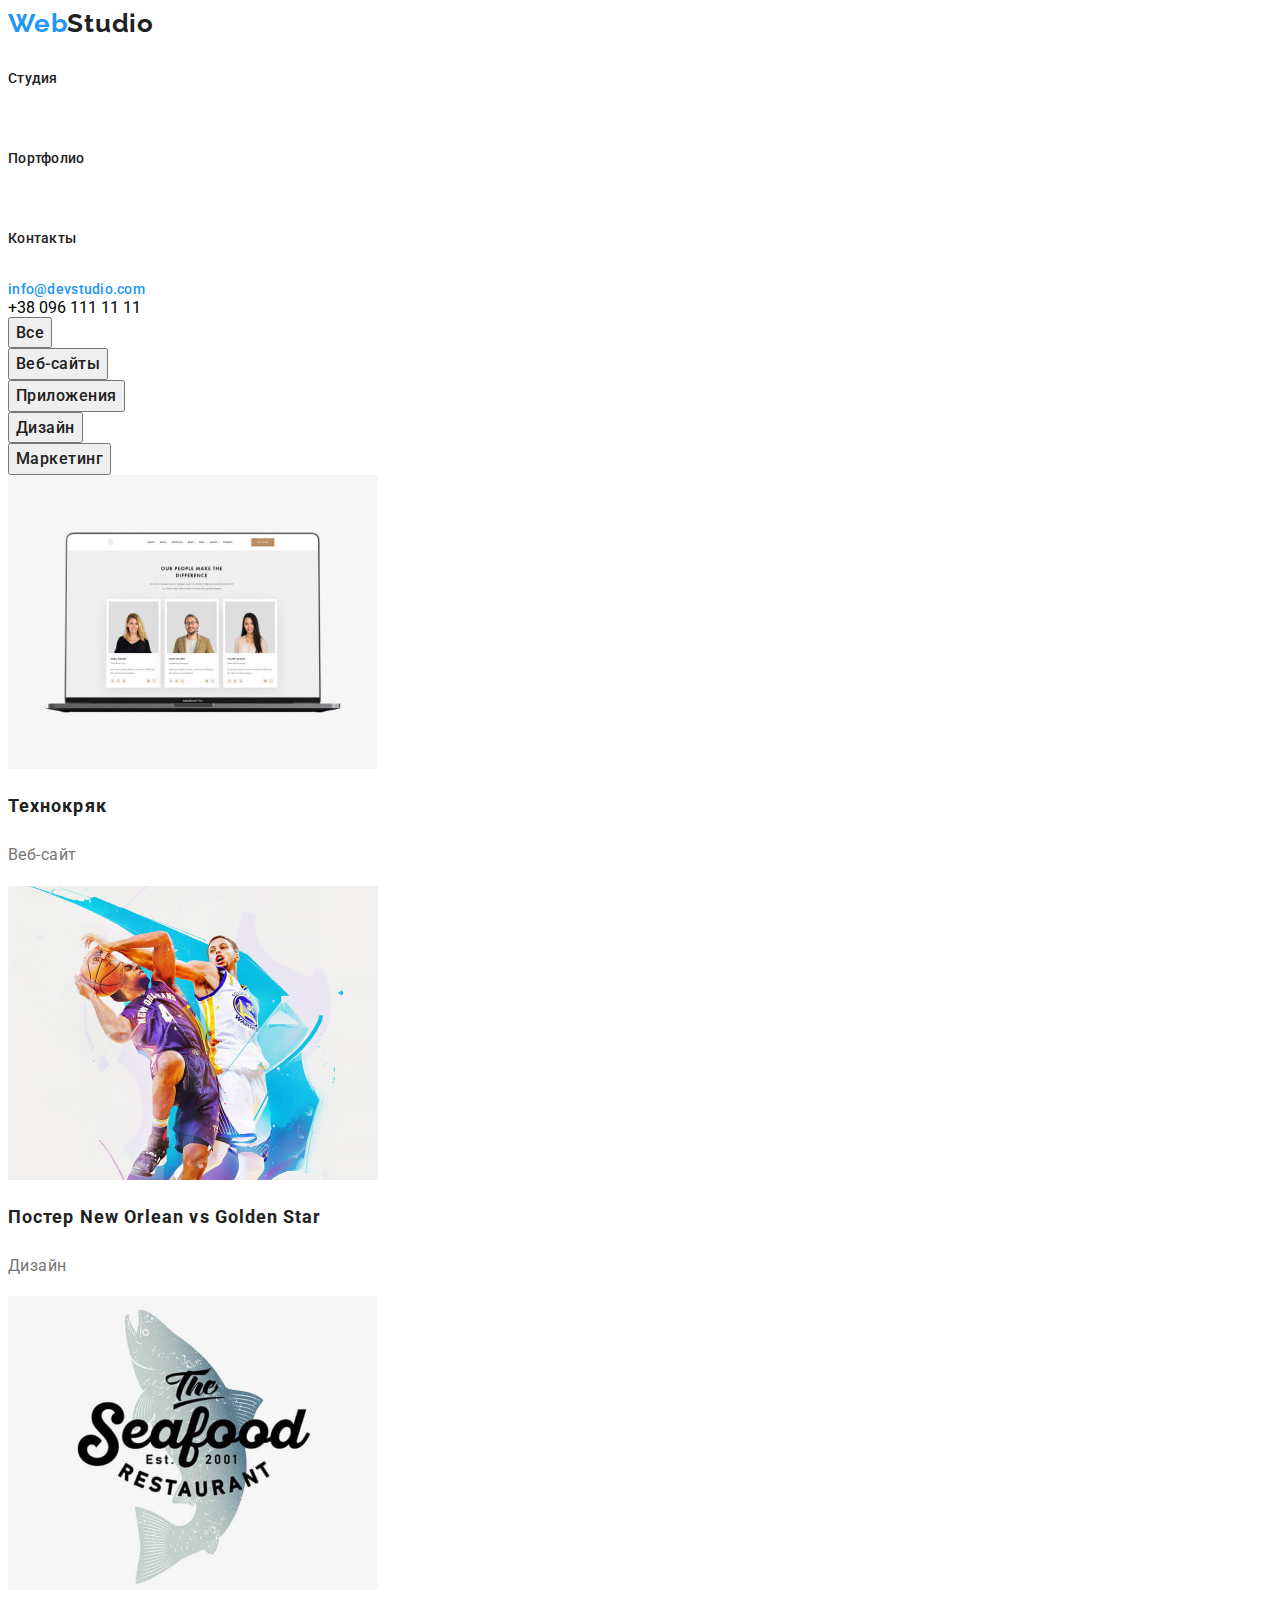
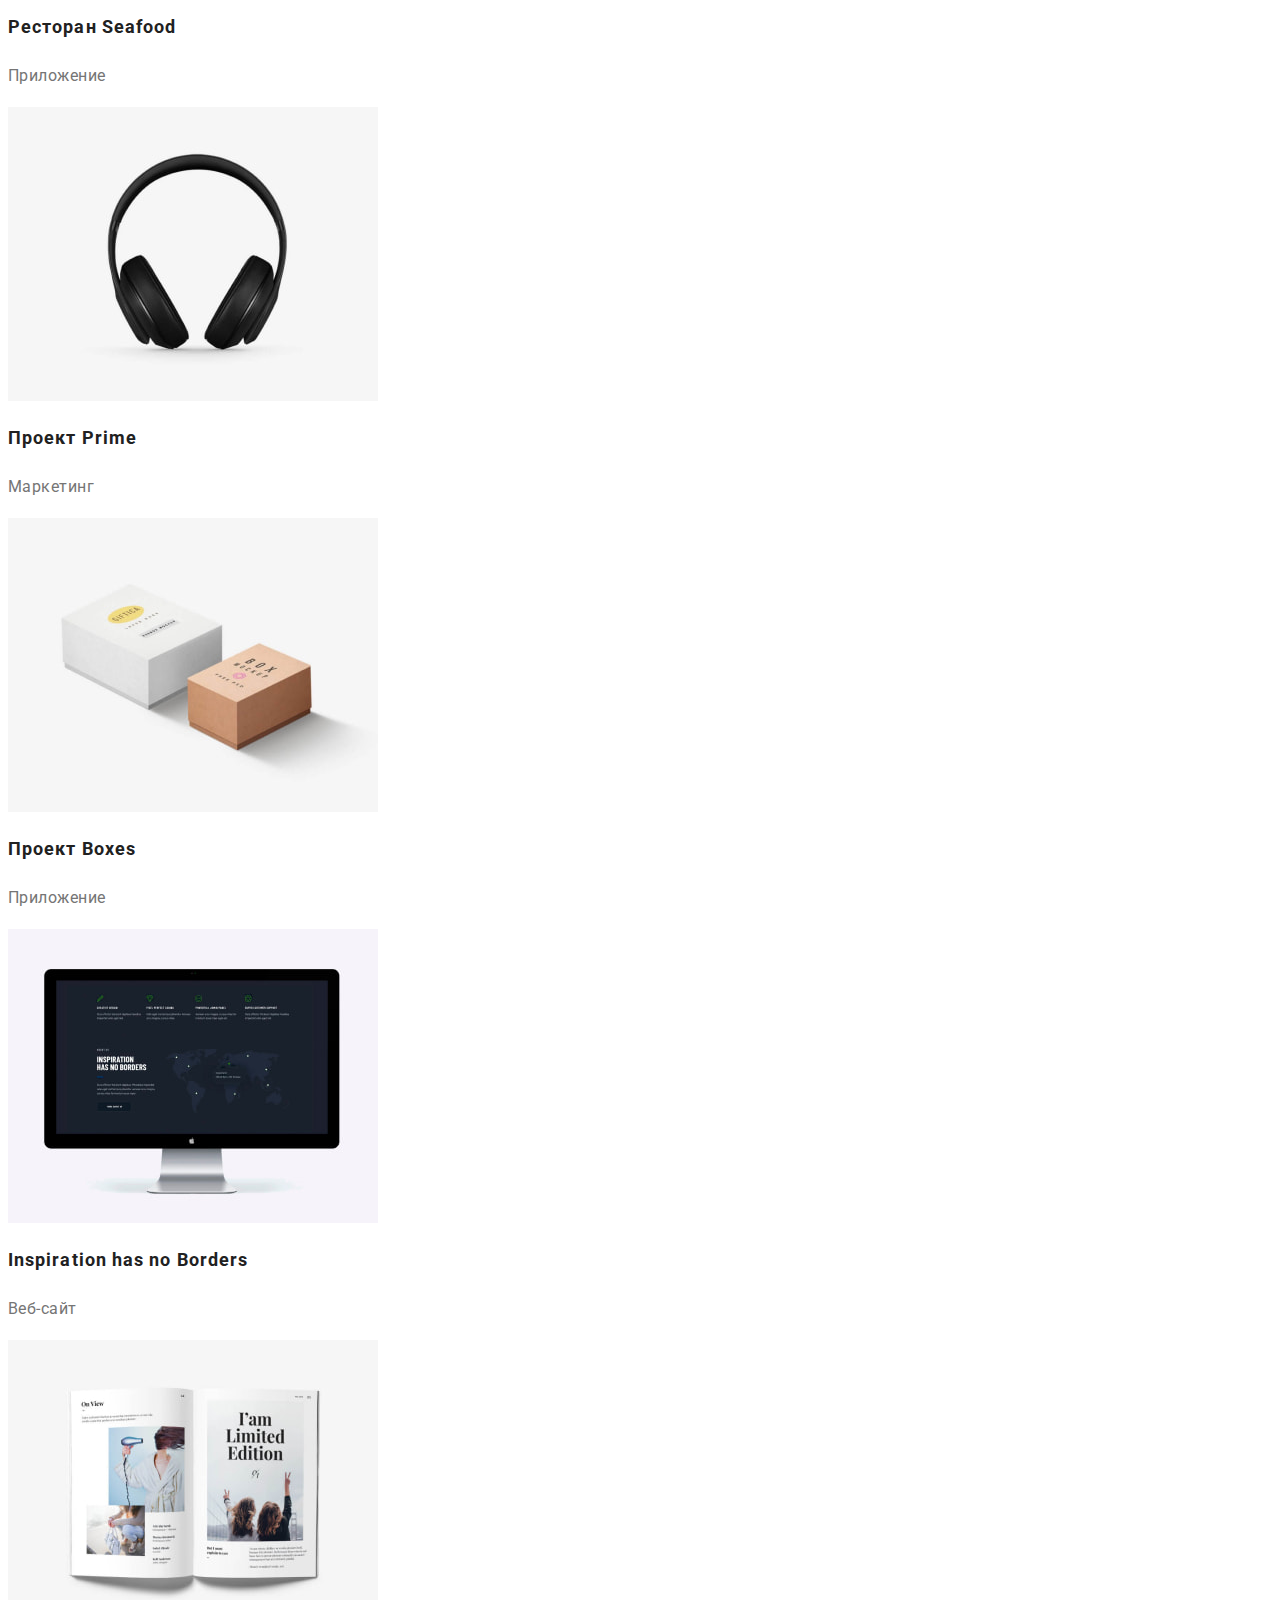
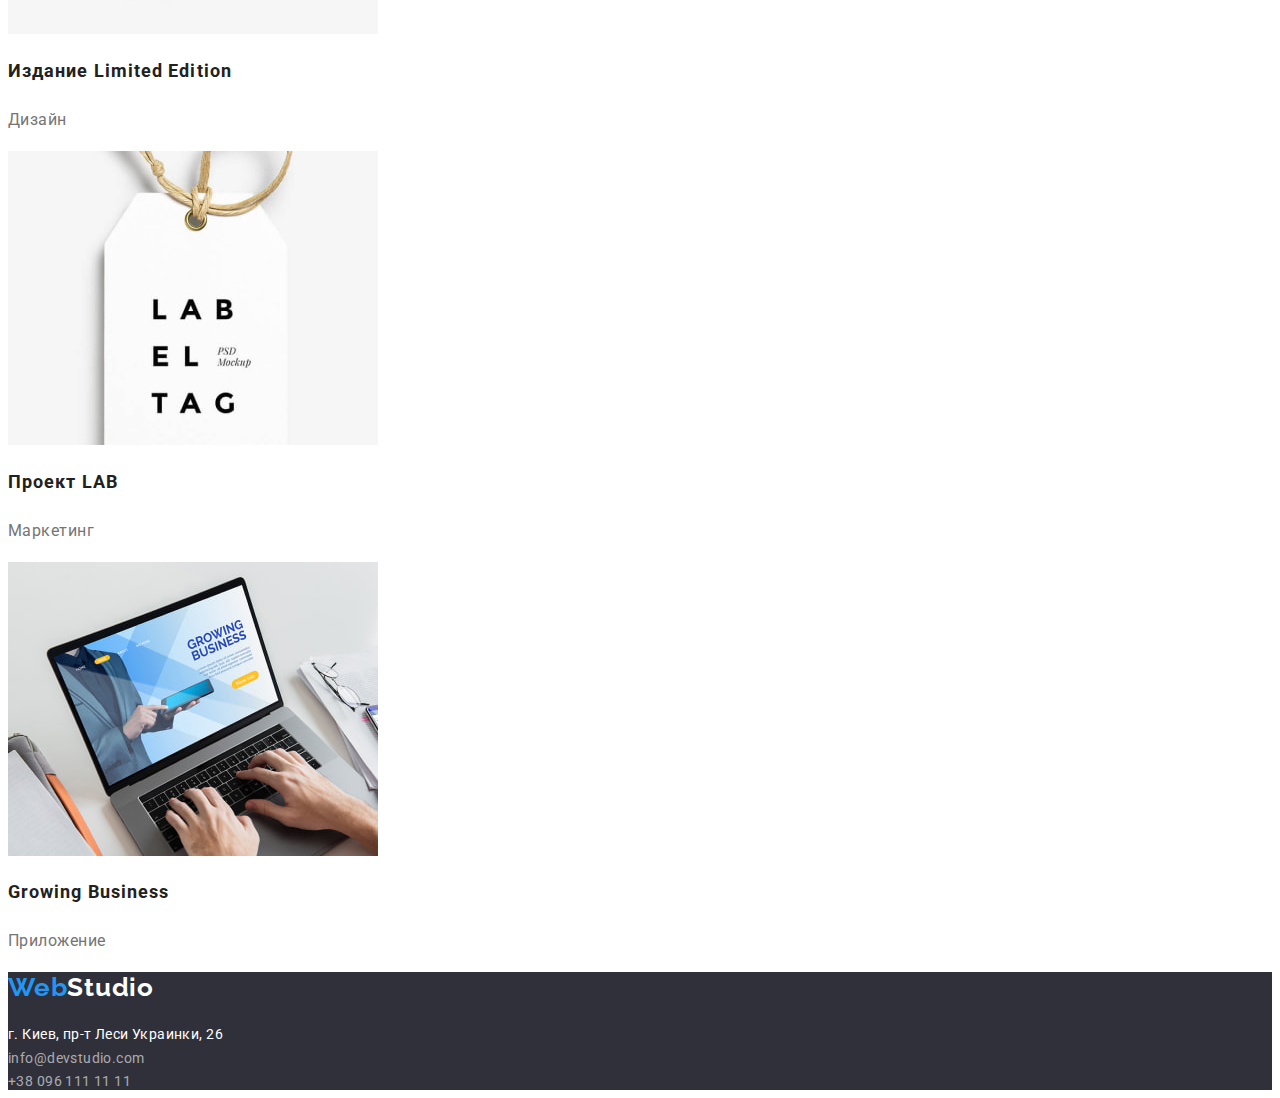
==== portfolio.html @ 3a897611 "all.studio" ====
<!DOCTYPE html>
<html lang="ru">

<head>
    <meta charset="UTF-8" />
    <meta http-equiv="X-UA-Compatible" content="IE=edge" />
    <meta name="viewport" content="width=device-width, initial-scale=1.0" />

        <link rel="preconnect" href="https://fonts.googleapis.com">
        <link rel="preconnect" href="https://fonts.gstatic.com" crossorigin>
        <link href="https://fonts.googleapis.com/css2?family=Oleo+Script&family=Raleway:wght@700&family=Roboto:wght@400;500;700;900&display=swap" rel="stylesheet">
        <title>Portfolio</title>

        <link rel="stylesheet" href="./css/style.css">
</head>

<body class="body">

    <!--Шапка страницы-->
    <header class="portfolio">
        <a class="portfolio-logo link" 
        href="./index.html">Web<span class="portfolio-studio">Studio</span></a>
        <nav  class="portfolio-nav">
            <ul class="portfolio-list list">
                <li class="portfolio-item"><a href="./index.html" class="portfolio-link link">Студия</a>
    
                </li>
                <li  class="portfolio-item"><a href="./index.html" class="portfolio-link link">Портфолио</a>
                </li>
                <li  class="portfolio-item"><a href="./index.html" class="portfolio-link link">Контакты</a>
                </li>
            </ul>
        </nav>


        <ul  class="portfolio-list list">
            <li class="portfolio-item">
                <a class="portfolio-mail link"
                 href="mailto:info@devstudio.com" >info@devstudio.com</a>
            </li>
            <li class="portfolio-item">
                <a  class="portfolio-tel link" href="tel:+380961111111"></a>+38 096 111 11 11</li>
        </ul>
    </header>

    <!--Основной контент-->
    <main>
        <section class="portfolio-hero">
            <h1 class="visually-hidden">Наши роботы</h1>
            <ul  class="portfolio-hero-list list">

                <li class="portfolio-hero-item"> <button class="button-portfolio" type="button">Все</button></li>
                <li class="portfolio-hero-item"><button class="button-portfolio" type="button">Веб-сайты</button></li>
                <li class="portfolio-hero-item"><button class="button-portfolio" type="button">Приложения</button>
                </li>
                <li class="portfolio-hero-item"><button class="button-portfolio" type="button">Дизайн</button></li>
                <li class="portfolio-hero-item"><button class="button-portfolio" type="button">Маркетинг</button></li>

            </ul>



            <ul  class="portfolio-hero-list list">
                <li class="portfolio-hero-item">
                    <img src="./images/techno.jpg" alt="Технокряк" width="370" />
                    <h2  class="portfolio-hero-second-title">Технокряк</h2>
                    <p class="portfolio-title">Веб-сайт</p>
                </li>

                <li class="portfolio-hero-item">
                    <img src="./images/poster.jpg" alt="Постер New Orlean vs Golden Star" width="370" />
                    <h2 class="portfolio-hero-second-title">Постер New Orlean vs Golden Star</h2>
                    <p class="portfolio-title">Дизайн</p>
                </li>

                <li class="portfolio-hero-item">
                    <img src="./images/seafood.jpg" alt="Ресторан Seafood" width="370" />
                    <h2 class="portfolio-hero-second-title">Ресторан Seafood</h2>
                    <p class="portfolio-title">Приложение</p>
                </li>


                <li class="portfolio-hero-item">
                    <img src="./images/prime.jpg" alt="Проект Prime" width="370" />
                    <h2 class="portfolio-hero-second-title">Проект Prime</h2>
                    <p class="portfolio-title">Маркетинг</p>
                </li>


                <li class="portfolio-hero-item">
                    <img src="./images/boxes.jpg" alt="Проект Boxes" width="370" />
                    <h2 class="portfolio-hero-second-title">Проект Boxes</h2>
                    <p class="portfolio-title">Приложение</p>
                </li>


                <li class="portfolio-hero-item">
                    <img src="./images/borders.jpg" alt="Inspiration has no Borders" width="370" />
                    <h2 class="portfolio-hero-second-title">Inspiration has no Borders</h2>
                    <p class="portfolio-title">Веб-сайт</p>
                </li>

                <li class="portfolio-hero-item">
                    <img src="./images/limited.jpg" alt="Издание Limited Edition" width="370" />
                    <h2 class="portfolio-hero-second-title">Издание Limited Edition</h2>
                    <p class="portfolio-title">Дизайн</p>
                </li>

                <li class="portfolio-hero-item">
                    <img src="./images/lab.jpg" alt="Проект LAB" width="370" />
                    <h2 class="portfolio-hero-second-title">Проект LAB</h2>
                    <p class="portfolio-title">Маркетинг</p>
                </li>

                <li class="portfolio-hero-item">
                    <img src="./images/growen.jpg" alt="Growing Business" width="370" />
                    <h2 class="portfolio-hero-second-title">Growing Business</h2>
                    <p class="portfolio-title" >Приложение</p>
                </li>


            </ul>
        </section>


    </main>

    <!--Подвал-->
    <footer class="portfolio-footer">
        <a   class="portfolio-footer-link link" href="./index.html" >Web<span class="portfolio-footer-studio">Studio</span></a>
        <address>
            <ul class="portfolio-footer-list list">
                <li class="portfolio-footer-item">
                    <a href="./index.html" class="portfolio-footer-adress link">г. Киев, пр-т Леси Украинки, 26</a></li>
                <li  class="portfolio-footer-item">
                    <a href="mailto:info@devstudio.com
                            " class="portfolio-footer-mail link">info@devstudio.com</a>
                </li>
                <li  class="portfolio-footer-item">
                    <a  class="portfolio-footer-tel link" href="tel:+380961111111">+38 096 111 11 11</a>

                    </li>
            </ul>
        </address>
    </footer>
</body>

</html>
---- css/style.css ----
:root {
    --header-color:  #212121;
    --first-title-color: #212121;
    --second-title-color: #FFFFFF;
    --accent-color: #2196f3;
    --first-btn-color: #2196f3;
    --second-btn-color: #FFFFFF;
    --third-btn-color:#212121; 
    --text-color: #757575;
}

/*p,
h1,
h2,
h3,
h4,
h5,
h6 {
    margin: 0;
}

ul,
ol{
    margin: 0;
    padding-left: 0;
}*/

body {
    font-family: "Roboto", sans-serif; 
}

.list {
    list-style: none;
    padding: 0;
    margin: 0;
}
.link {
    text-decoration: none;
}

.container {
    width: 1230px;
    padding-left: 15px;
    padding-right: 15px;
    margin-left: auto;
    margin-right: auto;
    b
   
}


.visually-hidden {
    position: absolute;
    white-space: nowrap;
    width: 1px;
    height: 1px;
    overflow: hidden;
    border: 0;
    padding: 0;
    clip: rect(0 0 0 0);
    clip-path: inset(50%);
    margin: -1px;
  }
/*----------------Шапка сторінки--------------------*/
.header {
   
}
  
.main-nav {
    display: flex;
    align-items: center;
}

.header-list {
    display: flex;
    margin-left: 93px; 
}

.header-list .header-item {
    margin-right: 50px;
  
}

.header-list .header-item:last-child {
    margin-right: 0;
}


.header-logo, .portfolio-logo {
    font-family: 'Raleway';
    font-weight: 700;
    font-size: 26px;
    line-height: 1.19;
    letter-spacing: 0.03em;
    
    color: var(--accent-color);  
}
.header-studio, .portfolio-studio {
font-family: 'Raleway';

font-weight: 700;
font-size: 26px;
line-height: 1.19;

letter-spacing: 0.03em;
color: var(--header-color);
}

.header-link, .portfolio-link {
    display: block;
   padding-top: 32px;
   padding-bottom: 32px;

 
    font-weight: 500;
    font-size: 14px;
    line-height: 1.14;
    letter-spacing: 0.02em;
    
    color: var(--header-color); 
}

.header-link:hover,
.header-link:focus,
.portfolio-link:hover,
.portfolio-link:focus
{
 color: var(--accent-color);
}

/* auth*/ 

.auth-header-list {
    display: flex;
    margin: auto;
}

.auth-header-list .header-item + .header-item {
    margin-left: 50px;
}






.header-mail, .portfolio-mail 
 {
font-weight: 500;
font-size: 14px;
line-height: 1.14;
letter-spacing: 0.02em;

color: var(--accent-color);
}
 

.header-tel, .portfolio-tel {
font-weight: 500;
font-size: 14px;
line-height: 1.14;
letter-spacing: 0.02em;

color: var(--text-color);
}


/*----------------------Основний контент----------------*/
 


.hero {
    padding-top: 200px;
    padding-bottom: 200px;

    background-color: #2F303A;
    text-align: center;
   
}
.hero-first-title {
    margin-top: 0;
    margin-bottom: 40px;

   


font-weight: 900;
font-size: 44px;
line-height: 1.36;

letter-spacing: 0.06em;
text-transform: uppercase;

color: var(--second-title-color);
  }



.hero-btn {

display: block;
margin-top: 30px;
margin-left: auto;
margin-right: auto;
height: 50px;
width: 200px;


border-radius: 4px;   
font-family: inherit;
font-style: normal;
font-weight: 700;
font-size: 16px;
line-height: 1.87;


align-items: center;
text-align: center;
letter-spacing: 0.06em;
color: var(--second-btn-color);
 
background: #2196F3;
}


.specificity  {
    padding-top: 94px;
    padding-bottom: 94px;
   
}




.hero-pre-title {
    margin-top: 0;
    margin-bottom: 10px;
    
    font-weight: 700;
    font-size: 14px;
    line-height: 1.14;
    letter-spacing: 0.03em;
    text-transform: uppercase;
    
    color: var(--first-title-color);
} 
.hero-title {
margin-top: 0;


font-weight: 400;
font-size: 14px;
line-height: 1.71;
letter-spacing: 0.03em;

color: var(--text-color);
}


.hero-list {
    display: flex; 
}

.hero-list .hero-item + .hero-item {
    margin-left: 30px;}


.about {
    padding-bottom: 94px;
}

.about-list  {
    display: flex; 
}

.about-list .about-item + .about-item {
    margin-left: 30px;}


.about-pre-title {
 margin-top: 0;
 margin-bottom: 50px;



    font-weight: 700;
font-size: 36px;
line-height: 1.16;
text-align: center;
letter-spacing: 0.03em;

color: var(--first-title-color);
}


/* Наша комвнда */

.team {
    background-color:#F5F4FA;
    padding-bottom: 94px;

}

.team-list  {
    display: flex; 
}

.team-list .team-item + .team-item {
margin-left: 30px;
}


.team-pre-title {
    margin-top: 0;
 margin-bottom: 50px;


font-weight: 700;
font-size: 36px;
line-height: 1.16;
text-align: center;
letter-spacing: 0.03em;

color: var(--header-color);
}

.team-title {
    margin-top: 0;
    margin-bottom: 10px;



font-weight: 500;
font-size: 16px;
line-height: 1.18;

text-align: center;
letter-spacing: 0.03em;

color: var(--first-title-color);
}

.team-after-title {
    margin-top: 0;
    margin-bottom: 0;


    font-weight: 400;
font-size: 16px;
line-height: 1.18;
text-align: center;
letter-spacing: 0.03em;

color: var(--text-color);
}


/*----------------------Підвал----------------*/



.footer, .portfolio-footer {
background: #2F303A;}


.footer {
    padding-top: 60px;
    padding-bottom: 60px;
}

.footer-list .footer-item + .footer-item
{ display: block;
    margin-bottom: 9px;
}

.footer-link, .portfolio-footer-link
 {
     display: block;
    margin-bottom: 20px;

    font-family: 'Raleway';
    font-weight: 700;
    font-size: 26px;
    line-height: 1.19;
    letter-spacing: 0.03em;
    
    color: var(--accent-color);
}

.footer-studio, .portfolio-footer-studio
 {
font-family: 'Raleway';

font-weight: 700;
font-size: 26px;
line-height: 1.19;

letter-spacing: 0.03em;
color: var(--second-title-color);
}

.footer-adress, .portfolio-footer-adress
 {
font-style: normal;
font-weight: 400;
font-size: 14px;
line-height: 1.71;

letter-spacing: 0.03em;

color:var(--second-title-color);
}

.footer-mail, .portfolio-footer-mail
 {
    font-style: normal;
    font-weight: 400;
font-size: 14px;
line-height: 1.71;

letter-spacing: 0.03em;

color: rgba(255, 255, 255, 0.6);
}

.footer-tel, .portfolio-footer-tel
 {
    font-style: normal;
    font-weight: 400;
font-size: 14px;
line-height: 1;
letter-spacing: 0.03em;

color: rgba(255, 255, 255, 0.6);

}


/*----------------------Портфолио----------------*/


/*-------------------------------Основной контент*/

.button-portfolio {
    font-family: 'Roboto';
    font-style: normal; 
font-weight: 500;
font-size: 16px;
line-height: 1.6;

text-align: center;
letter-spacing: 0.03em;

color: var(--third-btn-color);
}

.button-portfolio:hover,
.button-portfolio:focus
{
    color: var(--second-btn-color);
 background-color: var(--accent-color);
}

.portfolio-hero-second-title {
    font-weight: 700;
font-size: 18px;
line-height: 2;

letter-spacing: 0.06em;

color: var(--first-title-color);
}

.portfolio-title {
    font-weight: 400;
font-size: 16px;
line-height: 1.87;

letter-spacing: 0.03em;

color: var(--text-color);
}
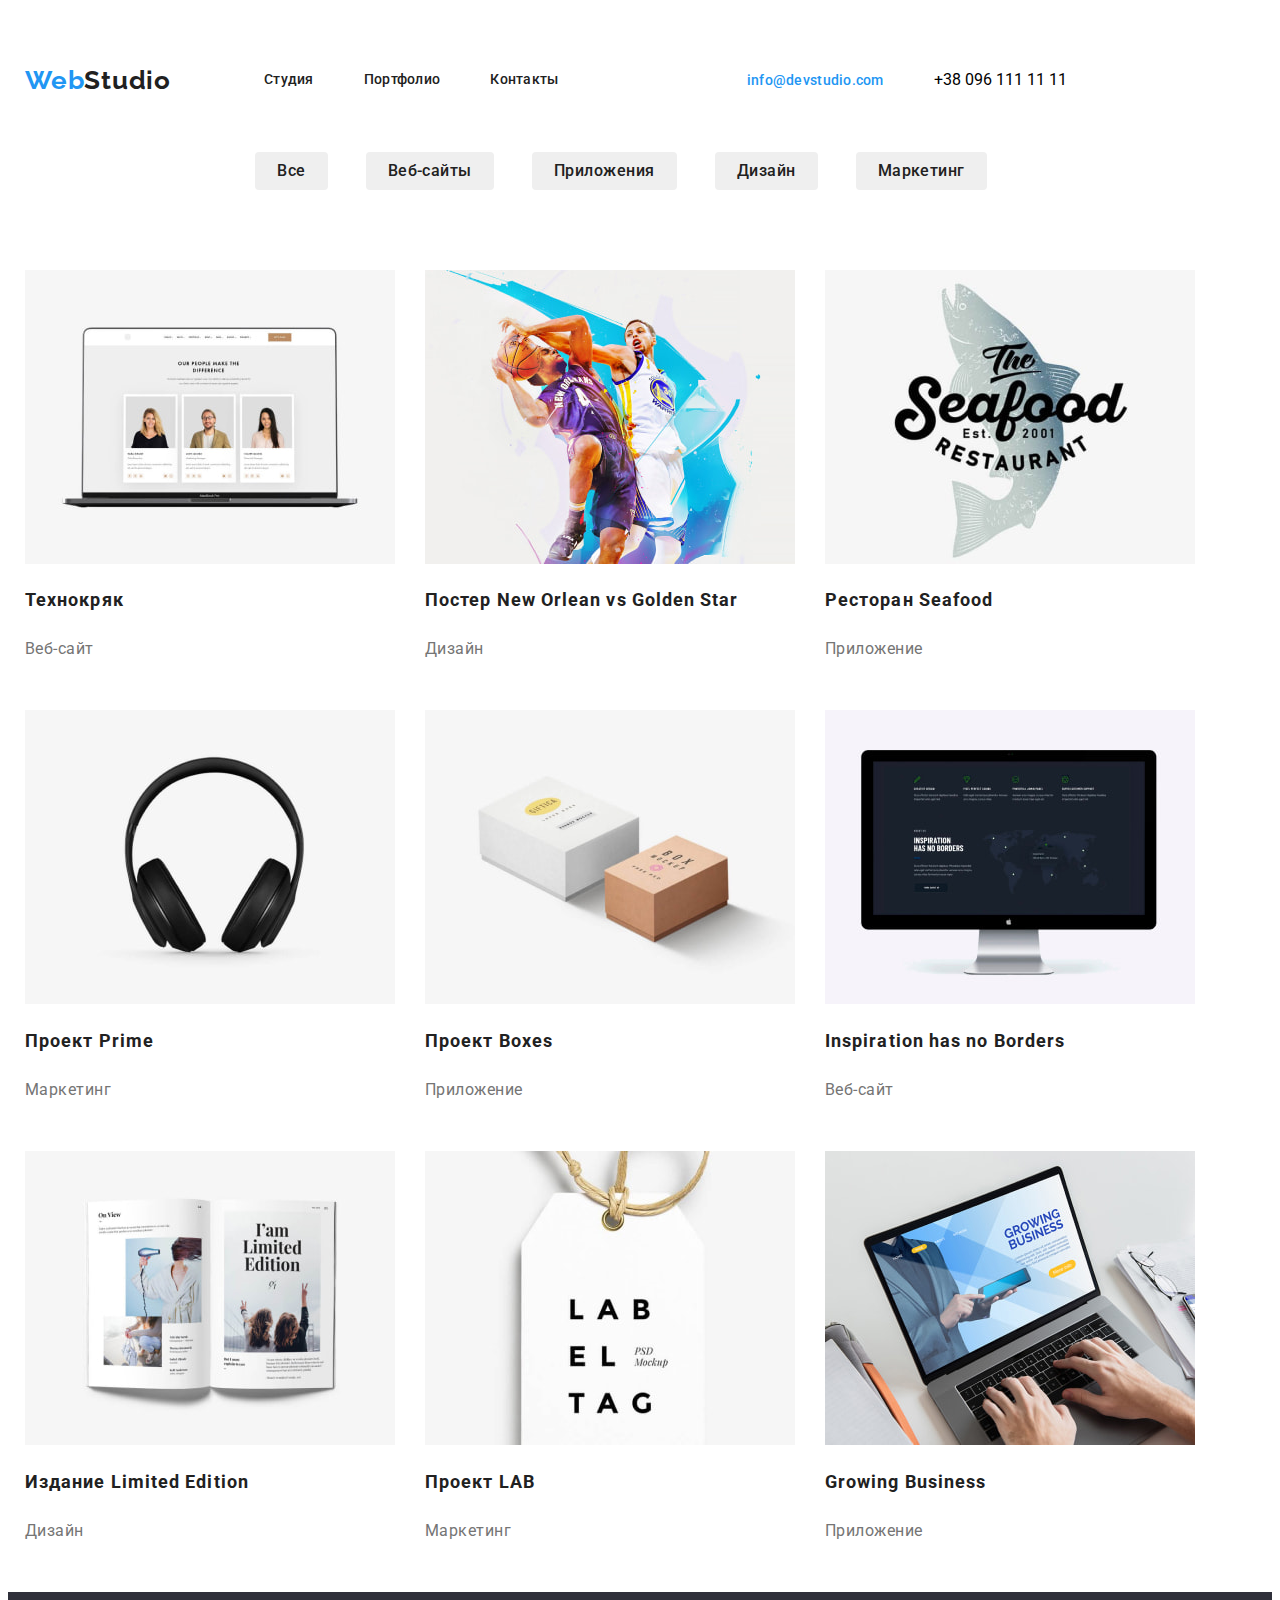
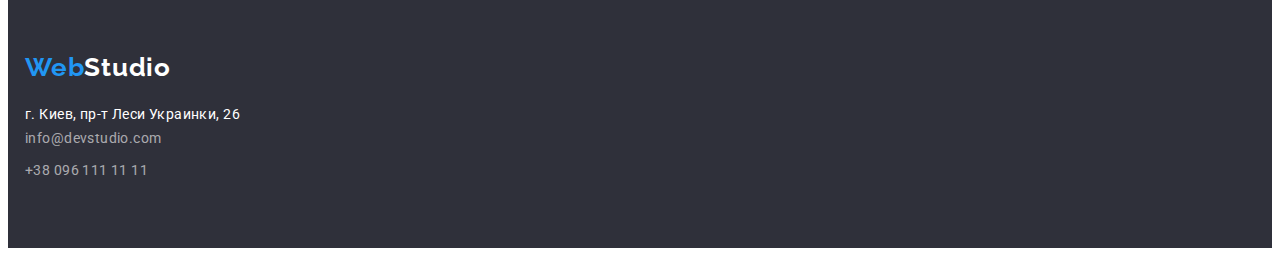
==== commit b8b83ff0: "all.portfolio,studio" ====
--- a/portfolio.html
+++ b/portfolio.html
@@ -18,12 +18,14 @@
 
     <!--Шапка страницы-->
     <header class="portfolio">
+        <div class="container main-nav">
+
         <a class="portfolio-logo link" 
         href="./index.html">Web<span class="portfolio-studio">Studio</span></a>
         <nav  class="portfolio-nav">
             <ul class="portfolio-list list">
                 <li class="portfolio-item"><a href="./index.html" class="portfolio-link link">Студия</a>
-    
+
                 </li>
                 <li  class="portfolio-item"><a href="./index.html" class="portfolio-link link">Портфолио</a>
                 </li>
@@ -33,7 +35,7 @@
         </nav>
 
 
-        <ul  class="portfolio-list list">
+        <ul  class="auth-portfolio-list list">
             <li class="portfolio-item">
                 <a class="portfolio-mail link"
                  href="mailto:info@devstudio.com" >info@devstudio.com</a>
@@ -41,25 +43,28 @@
             <li class="portfolio-item">
                 <a  class="portfolio-tel link" href="tel:+380961111111"></a>+38 096 111 11 11</li>
         </ul>
+        </div>
     </header>
 
     <!--Основной контент-->
     <main>
         <section class="portfolio-hero">
             <h1 class="visually-hidden">Наши роботы</h1>
+            <div class="container buttons-container">
             <ul  class="portfolio-hero-list list">
 
-                <li class="portfolio-hero-item"> <button class="button-portfolio" type="button">Все</button></li>
-                <li class="portfolio-hero-item"><button class="button-portfolio" type="button">Веб-сайты</button></li>
-                <li class="portfolio-hero-item"><button class="button-portfolio" type="button">Приложения</button>
+                <li class="portfolio-hero-item"> <button class="btn button-portfolio" type="button">Все</button></li>
+                <li class="portfolio-hero-item"><button class="btn button-portfolio" type="button">Веб-сайты</button></li>
+                <li class="portfolio-hero-item"><button class="btn button-portfolio" type="button">Приложения</button>
                 </li>
-                <li class="portfolio-hero-item"><button class="button-portfolio" type="button">Дизайн</button></li>
-                <li class="portfolio-hero-item"><button class="button-portfolio" type="button">Маркетинг</button></li>
+                <li class="portfolio-hero-item"><button class="btn button-portfolio" type="button">Дизайн</button></li>
+                <li class="portfolio-hero-item"><button class="btn button-portfolio" type="button">Маркетинг</button></li>
 
             </ul>
+            </div>
 
 
-
+            <div class="container projects-container">
             <ul  class="portfolio-hero-list list">
                 <li class="portfolio-hero-item">
                     <img src="./images/techno.jpg" alt="Технокряк" width="370" />
@@ -120,6 +125,7 @@
 
 
             </ul>
+            </div>
         </section>
 
 
@@ -127,6 +133,7 @@
 
     <!--Подвал-->
     <footer class="portfolio-footer">
+        <div class="container">
         <a   class="portfolio-footer-link link" href="./index.html" >Web<span class="portfolio-footer-studio">Studio</span></a>
         <address>
             <ul class="portfolio-footer-list list">
@@ -142,8 +149,8 @@
                     </li>
             </ul>
         </address>
+        </div>
     </footer>
 </body>
 
-</html>
-
+</html>--- a/css/style.css
+++ b/css/style.css
@@ -18,7 +18,6 @@
 h6 {
     margin: 0;
 }
-
 ul,
 ol{
     margin: 0;
@@ -71,7 +70,7 @@
     align-items: center;
 }
 
-.header-list {
+.header-list, .portfolio-list {
     display: flex;
     margin-left: 93px; 
 }
@@ -130,7 +129,7 @@
 
 /* auth*/ 
 
-.auth-header-list {
+.auth-header-list, .auth-portfolio-list {
     display: flex;
     margin: auto;
 }
@@ -178,12 +177,13 @@
    
 }
 .hero-first-title {
-    margin-top: 0;
-    margin-bottom: 40px;
-
-   
-
-
+display: inline-block;
+    
+margin-top: 0;
+margin-bottom: 40px;
+  
+width: 696px;
+height: 120px;
 font-weight: 900;
 font-size: 44px;
 line-height: 1.36;
@@ -219,8 +219,12 @@
 letter-spacing: 0.06em;
 color: var(--second-btn-color);
  
-background: #2196F3;
-}
+background-color: var(--first-btn-color);
+}
+
+.btn {
+    cursor: pointer;
+        border: none;}
 
 
 .specificity  {
@@ -363,7 +367,7 @@
 background: #2F303A;}
 
 
-.footer {
+.footer, .portfolio-footer {
     padding-top: 60px;
     padding-bottom: 60px;
 }
@@ -372,6 +376,7 @@
 { display: block;
     margin-bottom: 9px;
 }
+
 
 .footer-link, .portfolio-footer-link
  {
@@ -439,6 +444,68 @@
 /*----------------------Портфолио----------------*/
 
 
+.portfolio {
+display: block;
+padding-top: 32px;
+padding-bottom: 32px;}
+
+
+
+
+
+.portfolio-list .portfolio-item {
+    margin-right: 50px;
+  
+}
+
+.portfolio-list .portfolio-item:last-child {
+    margin-right: 0;
+}
+
+.auth-portfolio-list .portfolio-item + .portfolio-item {
+    margin-left: 50px;
+}
+
+
+.buttons-container {
+    display: flex;
+    align-items: center;
+    margin-bottom: 50px;
+    }
+
+    .portfolio-hero-list {
+        display: flex;
+        align-items: center;
+        margin: 0 auto;
+      }
+
+.button-portfolio {
+    display: block;
+    margin: 0 8px 0 0;
+    padding: 6px 22px;
+    font-family: inherit;
+    font-weight: 500;
+    font-size: 16px;
+    line-height: 1.63;
+    text-align: center;
+    letter-spacing: 0.03em; 
+    border-radius: 4px
+}
+ 
+.portfolio-hero-list 
+{
+    display: flex;
+    flex-wrap: wrap;
+    }
+
+    .portfolio-hero-item{
+    display: block;
+    
+    margin-right: 30px;
+    margin-bottom: 30px;
+}
+
+    
 /*-------------------------------Основной контент*/
 
 .button-portfolio {
@@ -479,4 +546,10 @@
 letter-spacing: 0.03em;
 
 color: var(--text-color);
-}+}
+
+
+.portfolio-footer .portfolio-footer-item + .portfolio-footer-item {
+    display: block;
+    margin-bottom: 9px;
+}
